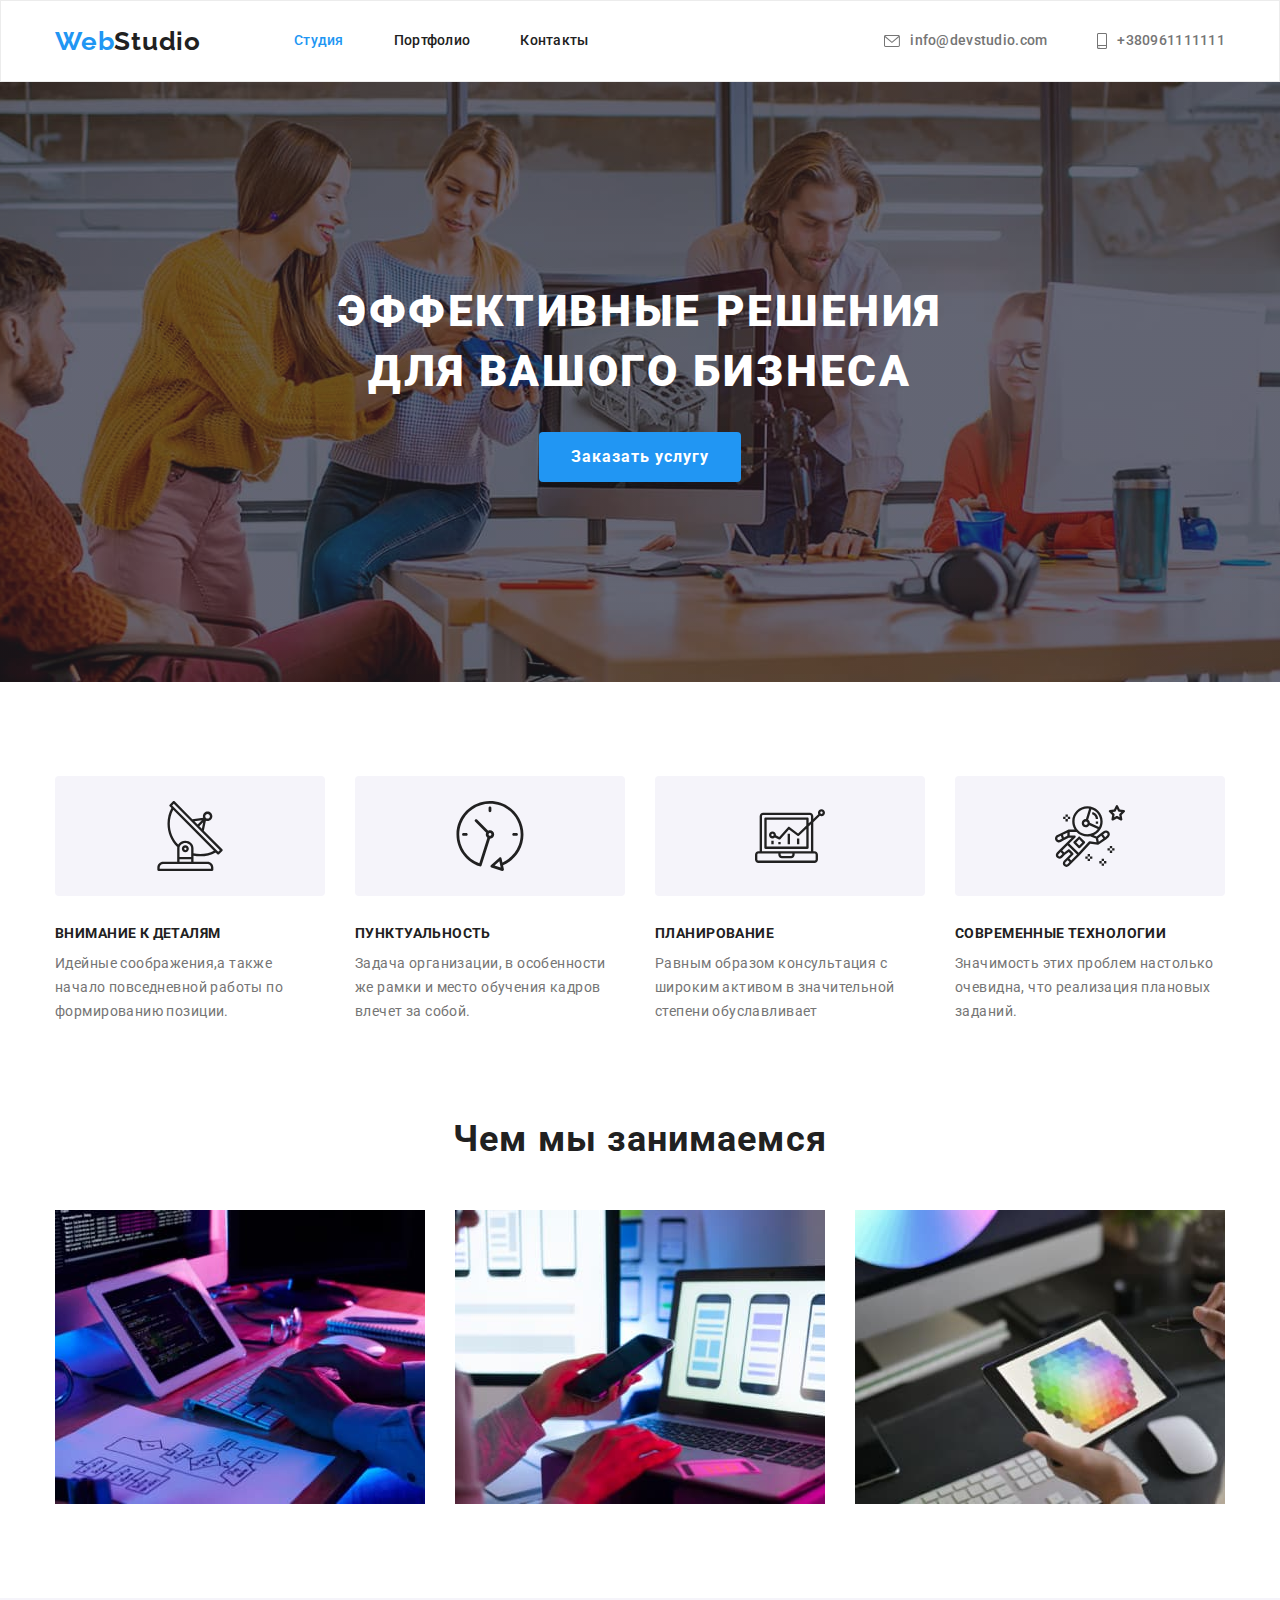
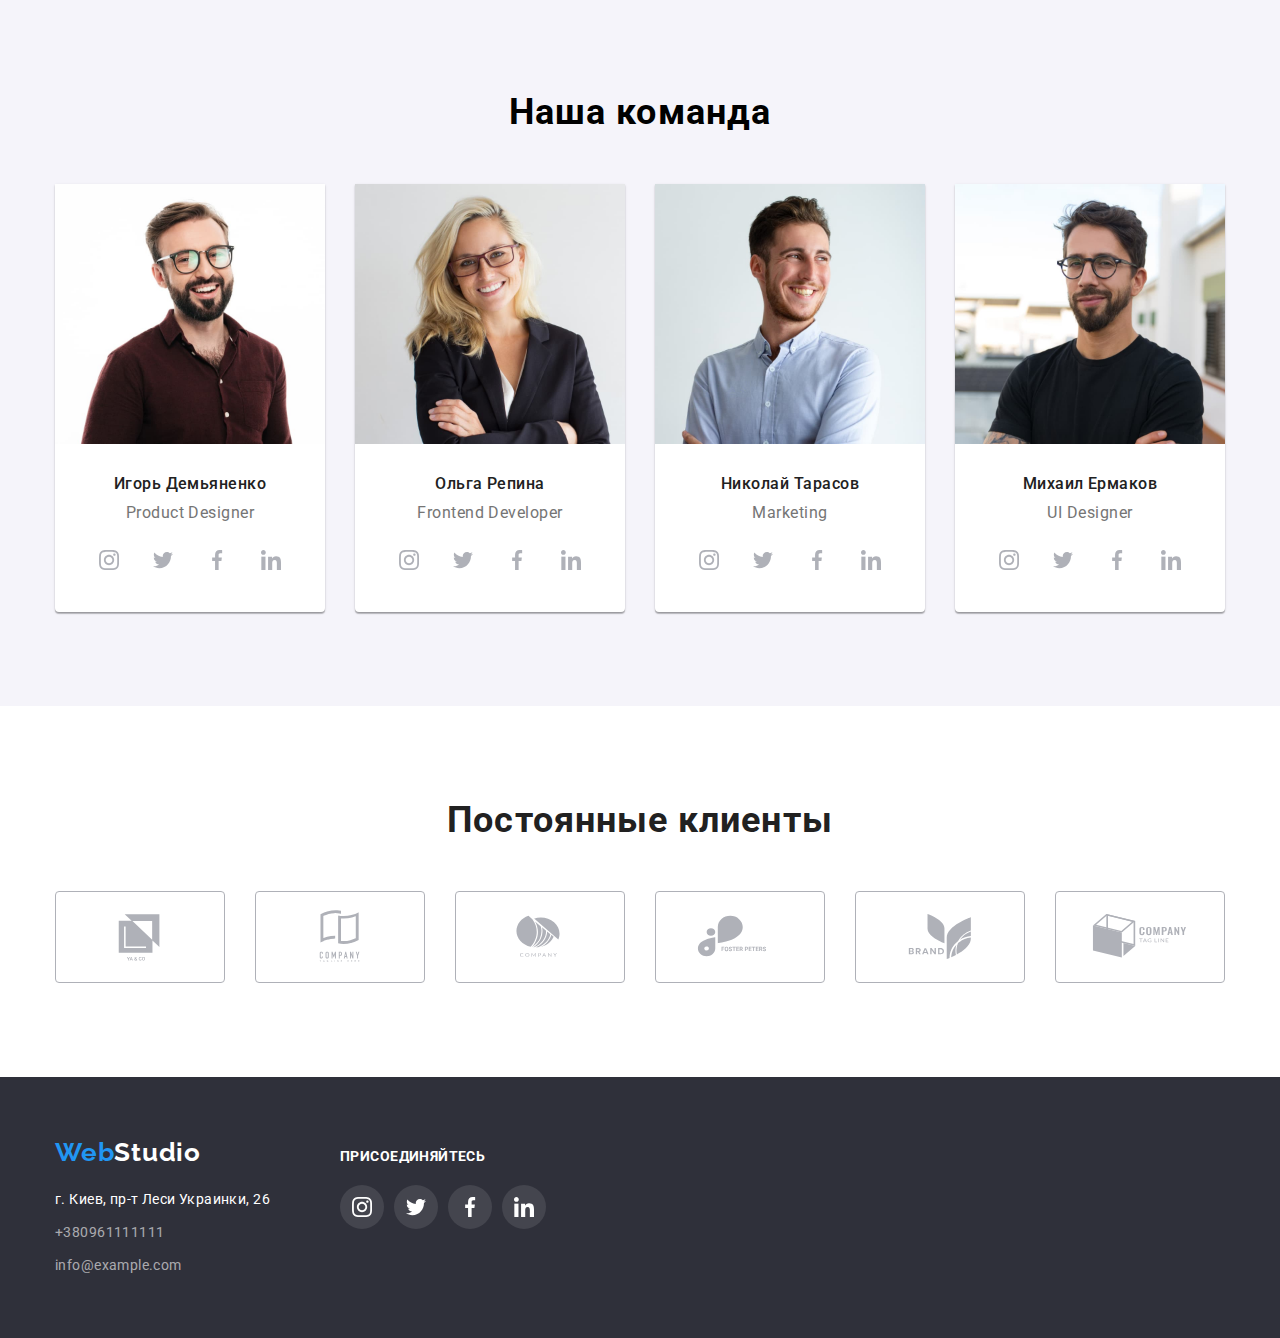
==== index.html @ 1dc43b43 "1" ====
<!DOCTYPE html>
<html lang="ru">
<head>
    <meta charset="UTF-8">
    <meta http-equiv="X-UA-Compatible" content="IE=edge">
    <meta name="viewport" content="width=device-width, initial-scale=1.0">
    <title>Document</title>
    <link rel="preconnect" href="https://fonts.googleapis.com">
    <link rel="preconnect" href="https://fonts.gstatic.com" crossorigin>
    <link href="https://fonts.googleapis.com/css2?family=Raleway:wght@700&family=Roboto:wght@400;500;700;900&display=swap" rel="stylesheet">
    <link
      rel="stylesheet"
      href="https://cdnjs.cloudflare.com/ajax/libs/modern-normalize/1.1.0/modern-normalize.min.css"
    />
    <link rel="stylesheet" href="./css/styles.css">
</head>
<body>
    <header class="header">
        <div class="container header-container">
       <a href="" class="link logo-header">Web<span class="logo-dark">Studio</span></a>
        <nav class="header-nav">
        <ul class="list header-list">
            <li class="header-item"><a class="current link header-link" href="./index.html">Студия</a></li>
            <li class="header-item"><a class="link header-link" href="./portfolio.html">Портфолио</a></li>
            <li class="header-item"><a class="link header-link" href="">Контакты</a></li>
        </ul>
    </nav>
    <ul class="list header-contact">  
        <li class=" header-item">
            <a class="link header-mail" href="mailto:info@devstudio.com">
                <svg 
                    class="header-image-icon" 
                    width="16" 
                    height="12"
                >
                    <use 
                        href="./image/icons.svg#icon-envelope">
                    </use>
                </svg>
            info@devstudio.com</a>
        </li>     
        <li class="header-item">
            <a class="link header-tel" href="tel:+380961111111">
                <svg 
                    class="header-image-icon" 
                    width="10" 
                    height="16"
                >
                    <use 
                        href="./image/icons.svg#icon-smartphone">
                    </use>
                </svg>
            +380961111111</a>
        </li>
    </ul>
        </div>
    </header>
    <main>
        <section class="hero">
            <div class="container">
            <h1 class="hero-title">Эффективные решения для вашого бизнеса</h1>
            <button type="button" class="hero-btn">Заказать услугу</button>
            </div>
        </section>
        <section class="section">
            <div class="container">
            <h2 class="visually-hidden">Заголовок</h2>
            <ul class="list section-list">
                <li class="section-item">
                    <div class="section-img"> 
                             <svg 
                                class="section-image-icon" 
                                width="70" 
                                height="70"
                            >
                                <use 
                                    href="./image/icons.svg#icon-antenna">
                                </use>
                            </svg>
                    </div>
                    <div class="section-inform">
                        <h3 class="section-pretitle">ВНИМАНИЕ К ДЕТАЛЯМ</h3>
                        <p class="section-text">Идейные соображения,а также начало повседневной работы по формированию позиции.</p>
                    </div>
                </li> 
                <li class="section-item"> 
                        <div class="section-img"> 
                            <svg 
                                class="section-image-icon" 
                                width="70" 
                                height="70"
                            >
                                <use 
                                    href="./image/icons.svg#icon-clock">
                                </use>
                            </svg>
                    </div>
                    <div class="section-inform">
                        <h3 class="section-pretitle">ПУНКТУАЛЬНОСТЬ</h3>
                        <p class="section-text">Задача организации, в особенности же рамки и место обучения кадров влечет за собой.</p>
                    </div>
                </li>
                <li class="section-item">
                        <div class="section-img"> 
                            <svg 
                                class="section-image-icon" 
                                width="70" 
                                height="70"
                            >
                                <use 
                                    href="./image/icons.svg#icon-diagram">
                                </use>
                            </svg>
                    </div>
                    <div class="section-inform">
                        <h3 class="section-pretitle">ПЛАНИРОВАНИЕ</h3>
                        <p class="section-text">Равным образом консультация с широким активом в значительной степени обуславливает</p>
                    </div>
                </li>
                <li class="section-item">
                    <div class="section-img"> 
                            <svg 
                               class="section-image-icon" 
                               width="70" 
                               height="70"
                           >
                               <use 
                                   href="./image/icons.svg#icon-astronaut">
                               </use>
                           </svg>
                    </div>
                    <div class="section-inform">
                        <h3 class="section-pretitle">СОВРЕМЕННЫЕ ТЕХНОЛОГИИ</h3>
                        <p class="section-text">Значимость этих проблем настолько очевидна, что реализация плановых заданий.</p>
                </div>
                </li>
           </ul>
           </div>
        </section>
        <section class="work">
            <div class="container">
            <h2 class="work-title">Чем мы занимаемся</h2>
             <ul class="list work-list">
                <li class="work-item">
                    <img 
                    src="./image/img1.jpg"
                    alt="работа на планшете"
                    width="370"
                    height="294"
                    />
    
                </li>
                <li class="work-item">
                    <img 
                    src="./image/img2.jpg"
                    alt="работа за ноутом"
                    width="370"
                    height="294"
                    />
                </li>
                <li class="work-item">
                    <img 
                    src="./image/img3.jpg"
                    alt="работа на планшете2"
                    width="370"
                    height="294"
                    />
                </li>
            </ul>
        </div>
        </section>
        <section class="content">
            <div class="container">
            <h2 class="content-title">Наша команда</h2>
            <ul class="list content-list">
                <li class="content-item">
                    <img 
                    src="./image/img4.jpg"
                    alt="Игорь Демьяненко"
                    width="270"
                    height="260"
                    />
                <div class="content-text">
                    <h3 class="content-after-title">Игорь Демьяненко</h3>
                    <p class="content-headline" lang="en">Product Designer</p>
                    <ul class="content-team-list list">
                        <li class="content-team-item">
                            <a href="" class="content-team-link">
                                 <svg 
                                    class="content-team-icon" 
                                    width="20" 
                                    height="20"
                                >
                                    <use 
                                        href="./image/icons.svg#icon-instagram">
                                    </use>
                                </svg>
                            </a>
                        </li>
                        <li class="content-team-item">
                            <a href="" class="content-team-link">
                                <svg 
                                    class="content-team-icon" 
                                    width="20" 
                                    height="20"
                                >
                                    <use 
                                        href="./image/icons.svg#icon-twitter">
                                    </use>
                                </svg>
                            </a>
                        </li>
                        <li class="content-team-item">
                            <a href="" class="content-team-link">
                                <svg 
                                    class="content-team-icon" 
                                    width="20" 
                                    height="20"
                                >
                                    <use 
                                        href="./image/icons.svg#icon-facebook">
                                    </use>
                                </svg>
                            </a>
                        </li>
                        <li class="content-team-item">
                            <a href="" class="content-team-link">
                                <svg 
                                    class="content-team-icon" 
                                    width="20" 
                                    height="20"
                                >
                                    <use
                                        href="./image/icons.svg#icon-linkedin">
                                    </use>
                                </svg>
                            </a>
                        </li>
                    </ul>
                </div>  
                </li>
                <li class="content-item">
                    <img 
                    src="./image/img5.jpg"
                    alt="Ольга Репина"
                    width="270"
                    height="260"
                    />
                <div class="content-text">
                    <h3 class="content-after-title">Ольга Репина</h3>
                    <p class="content-headline" lang="en">Frontend Developer</p>
                    <ul class="content-team-list list">
                        <li class="content-team-item">
                            <a href="" class="content-team-link">
                                 <svg 
                                    class="content-team-icon" 
                                    width="20" 
                                    height="20"
                                >
                                    <use 
                                        href="./image/icons.svg#icon-instagram">
                                    </use>
                                </svg>
                            </a>
                        </li>
                        <li class="content-team-item">
                            <a href="" class="content-team-link">
                                <svg 
                                    class="content-team-icon" 
                                    width="20" 
                                    height="20"
                                >
                                    <use 
                                        href="./image/icons.svg#icon-twitter">
                                    </use>
                                </svg>
                            </a>
                        </li>
                        <li class="content-team-item">
                            <a href="" class="content-team-link">
                                <svg 
                                    class="content-team-icon" 
                                    width="20" 
                                    height="20"
                                >
                                    <use 
                                        href="./image/icons.svg#icon-facebook">
                                    </use>
                                </svg>
                            </a>
                        </li>
                        <li class="content-team-item">
                            <a href="" class="content-team-link">
                                <svg 
                                    class="content-team-icon" 
                                    width="20" 
                                    height="20"
                                >
                                    <use
                                        href="./image/icons.svg#icon-linkedin">
                                    </use>
                                </svg>
                            </a>
                        </li>
                    </ul>
                </div>
                </li>
                <li class="content-item">
                    <img 
                    src="./image/img6.jpg"
                    alt="Николай Тарасов"
                    width="270"
                    height="260"
                    />
                <div class="content-text">
                    <h3 class="content-after-title">Николай Тарасов</h3>
                    <p class="content-headline" lang="en">Marketing</p>
                    <ul class="content-team-list list">
                        <li class="content-team-item">
                            <a href="" class="content-team-link">
                                 <svg 
                                    class="content-team-icon" 
                                    width="20" 
                                    height="20"
                                >
                                    <use 
                                        href="./image/icons.svg#icon-instagram">
                                    </use>
                                </svg>
                            </a>
                        </li>
                        <li class="content-team-item">
                            <a href="" class="content-team-link">
                                <svg 
                                    class="content-team-icon" 
                                    width="20" 
                                    height="20"
                                >
                                    <use 
                                        href="./image/icons.svg#icon-twitter">
                                    </use>
                                </svg>
                            </a>
                        </li>
                        <li class="content-team-item">
                            <a href="" class="content-team-link">
                                <svg 
                                    class="content-team-icon" 
                                    width="20" 
                                    height="20"
                                >
                                    <use 
                                        href="./image/icons.svg#icon-facebook">
                                    </use>
                                </svg>
                            </a>
                        </li>
                        <li class="content-team-item">
                            <a href="" class="content-team-link">
                                <svg 
                                    class="content-team-icon" 
                                    width="20" 
                                    height="20"
                                >
                                    <use
                                        href="./image/icons.svg#icon-linkedin">
                                    </use>
                                </svg>
                            </a>
                        </li>
                    </ul>
                </div>
                </li>
                <li class="content-item">
                    <img 
                    src="./image/img7.jpg"
                    alt="Михаил Ермаков"
                    width="270"
                    height="260"
                    />
                <div class="content-text">
                    <h3 class="content-after-title">Михаил Ермаков</h3>
                    <p class="content-headline" lang="en">UI Designer</p>
                    <ul class="content-team-list list">
                        <li class="content-team-item">
                            <a href="" class="content-team-link">
                                 <svg 
                                    class="content-team-icon" 
                                    width="20" 
                                    height="20"
                                >
                                    <use 
                                        href="./image/icons.svg#icon-instagram">
                                    </use>
                                </svg>
                            </a>
                        </li>
                        <li class="content-team-item">
                            <a href="" class="content-team-link">
                                <svg 
                                    class="content-team-icon" 
                                    width="20" 
                                    height="20"
                                >
                                    <use 
                                        href="./image/icons.svg#icon-twitter">
                                    </use>
                                </svg>
                            </a>
                        </li>
                        <li class="content-team-item">
                            <a href="" class="content-team-link">
                                <svg 
                                    class="content-team-icon" 
                                    width="20" 
                                    height="20"
                                >
                                    <use 
                                        href="./image/icons.svg#icon-facebook">
                                    </use>
                                </svg>
                            </a>
                        </li>
                        <li class="content-team-item">
                            <a href="" class="content-team-link">
                                <svg 
                                    class="content-team-icon" 
                                    width="20" 
                                    height="20"
                                >
                                    <use
                                        href="./image/icons.svg#icon-linkedin">
                                    </use>
                                </svg>
                            </a>
                        </li>
                    </ul>
                </div>
                </li>
            </ul>
            </div>
        </section>
        <section class="client">
            <div class="container">
                <h2 class="client-title">Постоянные клиенты</h2>
                    <ul class="client-list list">
                        <li class="client-item">
                            <a href="" class="client-link">
                                <svg 
                                    class="client-icon" 
                                    width="106" 
                                    height="60"
                                >
                                    <use 
                                        href="./image/icons.svg#icon-YACO">
                                    </use>
                                </svg>
                            </a>
                        </li>
                        <li class="client-item">
                            <a href="" class="client-link">
                                <svg 
                                    class="client-icon" 
                                    width="106" 
                                    height="60"
                                >
                                    <use 
                                        href="./image/icons.svg#icon-TAGLANE">
                                    </use>
                                </svg>
                            </a>
                        </li>
                        <li class="client-item">
                            <a href="" class="client-link">
                                <svg 
                                    class="client-icon" 
                                    width="106" 
                                    height="60"
                                >
                                    <use 
                                        href="./image/icons.svg#icon-COMPANY">
                                    </use>
                                </svg>
                            </a>
                        </li>
                        <li class="client-item">
                            <a href="" class="client-link">
                                <svg 
                                    class="client-icon" 
                                    width="106" 
                                    height="60"
                                >
                                    <use 
                                        href="./image/icons.svg#icon-FOSTER">
                                    </use>
                                </svg>
                            </a>
                        </li>
                        <li class="client-item">
                            <a href="" class="client-link">
                                <svg 
                                    class="client-icon" 
                                    width="106" 
                                    height="60"
                                >
                                    <use 
                                        href="./image/icons.svg#icon-BRAND">
                                    </use>
                                </svg>
                            </a>
                        </li>
                        <li class="client-item">
                            <a href="" class="client-link">
                                <svg 
                                    class="client-icon" 
                                    width="106" 
                                    height="60"
                                >
                                    <use 
                                        href="./image/icons.svg#icon-TAG">
                                    </use>
                                </svg>
                            </a>
                        </li>
                    </ul>
                </div>
            </section>
    </main>
    <footer class="footer">
        <div class="container footer-container" >
            <div class="footer-address">
            <a href="" class="link logo-footer">Web<span class="logo-white">Studio</span></a>
            <address>
                <ul class="list footer-list">
                    <li class="footer-item"><a class="link footer-location" href="https://goo.gl/maps/i7HhmgkpNzpsG96B9" target="_blank" rel="noopener noreferrer">г. Киев, пр-т Леси Украинки, 26</a></li>
                    <li class="footer-item"><a class="link footer-tel" href="tel:+380961111111">+380961111111</a></li>
                    <li class="footer-item"><a class="link footer-link" href="mailto:info@example.com">info@example.com</a></li>
                </ul>
            </address>
            </div>
         <div class="footer-socialnetwork">
            <h3 class="footer-title">присоединяйтесь</h3>
                <ul class="footer-network-list list">
                <li class="footer-network-item">
                <a href="" class="footer-network-link">
                     <svg 
                        class="footer-network-icon" 
                        width="20" 
                        height="20"
                    >
                        <use 
                            href="./image/icons.svg#icon-instagram">
                        </use>
                    </svg>
                </a>
            </li>
            <li class="footer-network-item">
                <a href="" class="footer-network-link">
                     <svg 
                        class="footer-network-icon" 
                        width="20" 
                        height="20"
                    >
                        <use 
                            href="./image/icons.svg#icon-twitter">
                        </use>
                    </svg>
                </a>
            </li>
            <li class="footer-network-item">
                <a href="" class="footer-network-link">
                     <svg 
                        class="footer-network-icon" 
                        width="20" 
                        height="20"
                    >
                        <use 
                            href="./image/icons.svg#icon-facebook">
                        </use>
                    </svg>
                </a>
            </li>
            <li class="footer-network-item">
                <a href="" class="footer-network-link">
                     <svg 
                        class="content-team-icon" 
                        width="20" 
                        height="20"
                    >
                        <use 
                            href="./image/icons.svg#icon-linkedin">
                        </use>
                    </svg>
                </a>
            </li>
            </ul>
        </div>
        </div>
    </footer>
</body>
</html>
---- css/styles.css ----
:root{
  --main-color: #212121;
  --color-title: #FFFFFF;
  --text-color: #757575;
  --color-hover: #2196F3;
  --background-header: #FFFFFF;
  --background-hero: #2F303A;
  --background-section: #E5E5E5;
  --background-content:#F5F4FA;
  --footer-color-logo: #FFFFFF;
  --header-boder-color: #ECECEC;
  --border-color:  #EEEEEE;
  --background-icon: #AFB1B8;
  --footer-icon: rgba(255, 255, 255, 0.1);
}
  


body {
  font-family: Roboto, sans-serif;  
}

h1,
h2,
h3,
p,
ul {
  margin: 0;
  padding: 0;
}


.list {
  list-style: none;
}

.link {
  text-decoration: none;
}

.visually-hidden {
  position: absolute;
  width: 1px;
  height: 1px;
  margin: -1px;
  border: 0;
  padding: 0;

  white-space: nowrap;
  clip-path: inset(100%);
  clip: rect(0 0 0 0);
  overflow: hidden;
}


.container{
  width: 1200px;
  padding-left: 15px;
  padding-right: 15px;
  margin: 0 auto;
}

img{
  display: block;
}

/* ---------------------------HEADER-----------------------------*/
.header {
  background-color: var(--header-background);

  border: 1px solid var(--header-boder-color);
}

.header-container {
  display: flex;
  align-items: center;
}
.header-list{
  display: flex;
}

.header-list .current {
  color: #2196F3;
}
.header-list .current {
  color: var(--color-hover);
}

.logo-header {
  display: inline-block;
  
  font-family: Raleway;
  font-weight: 700;
  font-size: 26px;
  line-height: 1.19;
  letter-spacing: 0.03em;

  color: var(--color-hover);

  margin-right: 93px;
}

.logo-dark {
  color: var(--main-color);
}


.header-item {
  
  font-weight: 500;
  font-size: 14px;
  line-height: 1.14;
  letter-spacing: 0.02em;

  color: var(--main-color);
  accent-color: green;
  padding: 32px 0;
}

.header-item:not(:last-child) {
  margin-right: 50px;
}

.header-link {
  color: var(--main-color);
}

.header-link:hover,
.header-link:focus {
  color: var(--color-hover);
}


.header-contact {
  display: flex;
  margin-left: auto;
}

.header-mail {
  font-weight: 500;
  font-size: 14px;
  line-height: 1.14;
  letter-spacing: 0.02em;

  color: var(--text-color);

  display: flex;
  align-items: center;
}

.header-image-icon {

  margin-right: 10px;
  fill: currentColor;
}

.header-tel {
  font-weight: 500;
  font-size: 14px;
  line-height: 1.14;
  letter-spacing: 0.02em;

  color: var(--text-color);

  display: flex;
  align-items: center;
}


.header-mail:hover,
.header-mail:focus {
  color: var(--color-hover);
}

.header-tel:hover,
.header-tel:focus {
  color: var(--color-hover);
}

/*------------------Hero-----------------*/

.hero {
  padding-top: 200px;
  padding-bottom: 200px;
  background-color: var(--background-hero);

  text-align: center;

  max-width:1600px;
  min-height: 600px;
  margin-left: auto;
  margin-right: auto;
  background-image: linear-gradient(
    rgba(47, 48, 58, 0.4), 
    rgba(47, 48, 58, 0.4)
  ), url(../image/ImgHERO.jpg);
  background-repeat: no-repeat;
  background-position: center;
  background-size: cover;
 
}


.hero-title {
  font-weight: 900;
  font-size: 44px;
  line-height: 1.36;
  letter-spacing: 0.06em;
  text-transform: uppercase;

  width: 696px;
 
  margin: auto;
  margin-bottom: 30px;
  
  color: var(--color-title);
}

.hero-btn {
  font-family: inherit;
  font-weight: 700;
  font-size: 16px;
  line-height: 1.87;
  text-align: center;
  letter-spacing: 0.06em;

  color: var(--color-title);
  background-color: var(--color-hover);

  cursor: pointer;
  border-radius: 4px;
  border: var(--color-hover);
  

  padding: 10px 32px;

}

.hero-btn:hover,
.hero-btn:focus {
  background-color: var(--color-hover);
}

/*---------------------section----------------*/

.section {
  padding-top: 94px;
  background-color: var(--section-background);
}

.section-list {
  display: flex;
  justify-content: space-between;
}

.section-pretitle {
  font-weight: 700;
  font-size: 14px;
  line-height: 1.14;
  letter-spacing: 0.03em;
  text-transform: uppercase;

  color: var(--main-color);

  margin-bottom: 10px;
}

.section-text {
  font-weight: 400;
  font-size: 14px;
  line-height: 1.71;
  letter-spacing: 0.03em;

  color: var(--text-color);
}

.section-item {
  width: 270px;
  justify-content: center;
}

.section-image-list {
  display: flex;
  justify-content: center;
}

.section-image-item + .section-image-item {
  margin-left: 30px;
}

.section-img {
  width: 270px;
  height: 120px;
  display: flex;
  justify-content: center;
  align-items: center;
  border-radius: 4px;
  margin-bottom: 30px;


  background-color: #F5F4FA;
  color: #212121;
}

.section-image-icon{
  fill: currentColor;
}


/*----WORK---*/
.work {
  padding-top: 94px;
  padding-bottom: 94px;
}

.work-list {
  display: flex;
}
.work-item:not(:last-child) {
  margin-right: 30px;
}

.work-title {
  font-weight: 700;
  font-size: 36px;
  line-height: 42px;
  text-align: center;
  letter-spacing: 0.03em;

  color: var(--main-color);

  margin-bottom: 50px;
}

/*------------------------Content---------------*/

.content {
  padding-top: 94px;
  padding-bottom: 94px;
  background-color: var(--background-content);
}

.content-title {
  font-weight: 700;
  font-size: 36px;
  line-height: 1.16;
  text-align: center;
  letter-spacing: 0.03em;

  color: var(--content-title);

  margin-bottom: 50px;
}

.content-list {
  display: flex;
}

.content-item {
  height: 428px;

  width: 270px;
  border-radius: 0px 0px 4px 4px;
  background-color: var(--background-header);
  box-shadow: 0px 1px 3px rgba(0, 0, 0, 0.12), 
              0px 1px 1px rgba(0, 0, 0, 0.14), 
              0px 2px 1px rgba(0, 0, 0, 0.2);
  
}

.content-item:not(:last-child) {
  margin-right: 30px;
}

.content-text {
  padding: 30px 0;
}

.content-after-title {
  font-weight: 500;
  font-size: 16px;
  line-height: 1.19;
  text-align: center;
  letter-spacing: 0.03em;
  
  color: var(--main-color);

  margin-bottom: 10px;
}

.content-headline {
  font-weight: 400;
  font-size: 16px;
  line-height: 1.19;
  text-align: center;
  letter-spacing: 0.03em;
  color: var(--text-color);

  margin-bottom: 16px;
}

.content-team-list {
  display: flex;
  justify-content: center;
}

.content-team-item + .content-team-item {
  margin-left: 10px;
}

.content-team-link {
  width: 44px;
  height: 44px;
  display: flex;
  justify-content: center;
  align-items: center;
  border-radius: 50%;

  background-color: var(--background-header);
  color: var(--background-icon);
}

.content-team-icon{
  fill: currentColor;
}

.content-team-link:hover,
.content-team-link:focus {
  background-color: var(--color-hover);
  color: var(--color-title);
}

.content-team-link:hover .content-team-icon,
.content-team-link:focus .content-team-icon {
  fill: var(--color-title);
}

/*-----------CLIENT--------------*/
.client {
  padding-top: 94px;
  padding-bottom: 94px;
}

.client-title {
  font-weight: 700;
  font-size: 36px;
  line-height: 1.16;
  text-align: center;
  letter-spacing: 0.03em;

  color: var(--main-color);

  margin-bottom: 50px;

}

.client-list {
  display: flex;
  justify-content: center;

}

.client-link {
  width: 170px;
  height: 92px;
  display: flex;
  justify-content: center;
  align-items: center;
  border-radius: 4px;
  border: 1px solid var(--background-icon);

  background-color: var(--background-header);
  color: var(--background-icon);
}

.client-item + .client-item {
  margin-left: 30px;
}

.client-icon {
 fill: currentColor;
}

.client-link:hover,
.client-link:focus {
  border: 1px solid var(--color-hover)
}

.client-link:hover .client-icon,
.client-link:focus .client-icon {
  fill: var(--color-hover);
}
/*------------Footer--------------*/

.footer {
  padding-top: 60px;
  padding-bottom: 60px;
  background-color: var(--background-hero);
}

.footer-container {
  display: flex;
  align-items: baseline;

}

.footer-address {
  margin-right: 70px;
}
.logo-white {
  color:var(--footer-color-logo);
}

.logo-footer {
  display: inline-block;
  
  font-family: Raleway;
  font-weight: 700;
  font-size: 26px;
  line-height: 1.19;
  letter-spacing: 0.03em;

  color: var(--color-hover);
  
  margin-bottom: 20px;
}

.footer-item:not(:last-child) {
  padding-bottom: 9px;
}


.footer-location {
  font-family: Roboto;
  font-style: normal;
  font-weight: 400;
  font-size: 14px;
  line-height: 1.71;
  letter-spacing: 0.03em;

  color: var(--color-title);

  margin-bottom: 9px;

}

.footer-tel,
.footer-link {
  font-weight: 400;
  font-style: normal;
  font-size: 14px;
  line-height: 1.71;
  letter-spacing: 0.03em;
  color: rgba(255, 255, 255, 0.6);
}

.footer-tel {
  margin-bottom: 9px;
}

.footer-title {
  font-weight: bold;
  font-size: 14px;
  line-height: 1.14;
  letter-spacing: 0.03em;
  text-transform: uppercase;
  

  color: #FFFFFF;

  margin-bottom: 20px;
}

.footer-network-list {
  display: flex;

}

.footer-network-link {
  width: 44px;
  height: 44px;
  display: flex;
  justify-content: center;
  align-items: center;
  border-radius: 50%;

  background-color: var(--footer-icon);
  color: var(--color-title);
}

.footer-network-item:not(:last-child) {
  margin-right: 10px;
}

.footer-network-icon {
  fill: currentColor;
}

.footer-network-link:hover,
.footer-network-link:focus {
  background-color: var(--color-hover);
}


/*--------------------Navigation----------------*/
.navigation {
  padding-top: 94px;
  padding-bottom: 94px;
}

.navigation-list {
  display: flex;
  justify-content: center;
  margin-bottom: 50px;
}

.btn-item:not(:last-child) {
  margin-right: 8px;
}

.navigation-btn {
  font-weight: 500;
  font-size: 16px;
  line-height: 1.62;
  text-align: center;
  letter-spacing: 0.03em; 

  color: var(--main-color);
  background-color: var(--background-content);
  border-radius: 4px;
  border: var(--border-color);

  cursor: pointer;

  padding: 6px 22px;
}

.navigation-btn:not(:last-child) {
  margin-right: 8px;
}


.navigation-btn:hover,
.navigation-btn:focus {
  background-color: var(--color-hover);
  color: var(--footer-color-logo);
  box-shadow: 0px 3px 1px rgba(0, 0, 0, 0.1), 
              0px 1px 2px rgba(0, 0, 0, 0.08), 
              0px 2px 2px rgba(0, 0, 0, 0.12);
}

.nav-list {
  display: flex;
  flex-wrap: wrap;
}

.navigation-item {
  width: 370px;
  margin-right: 30px;
  margin-bottom: 30px;


}

.navigation-item:nth-child(3n) {
  margin-right: 0;
}

.navigation-item:nth-last-child(-n + 3) {
  margin-bottom: 0;
}

.navigation-item:hover,
.navigation-item:focus {
  box-shadow: 0px 1px 1px rgba(0, 0, 0, 0.12), 
              0px 4px 4px rgba(0, 0, 0, 0.06), 
              1px 4px 6px rgba(0, 0, 0, 0.16);

}

.nav-text {
  padding: 20px 24px;

  border: 1px solid var(--border-color);
}

.navigation-title {
  font-weight: 700;
  font-size: 18px;
  line-height: 2.00; 
  letter-spacing: 0.06em;

  color: var(--main-color);

  margin-bottom: 4px;
}

.navigation-text {
  font-weight: 400;
  font-size: 16px;
  line-height: 1.87;
  letter-spacing: 0.03em;

  color: var(--text-color);
}
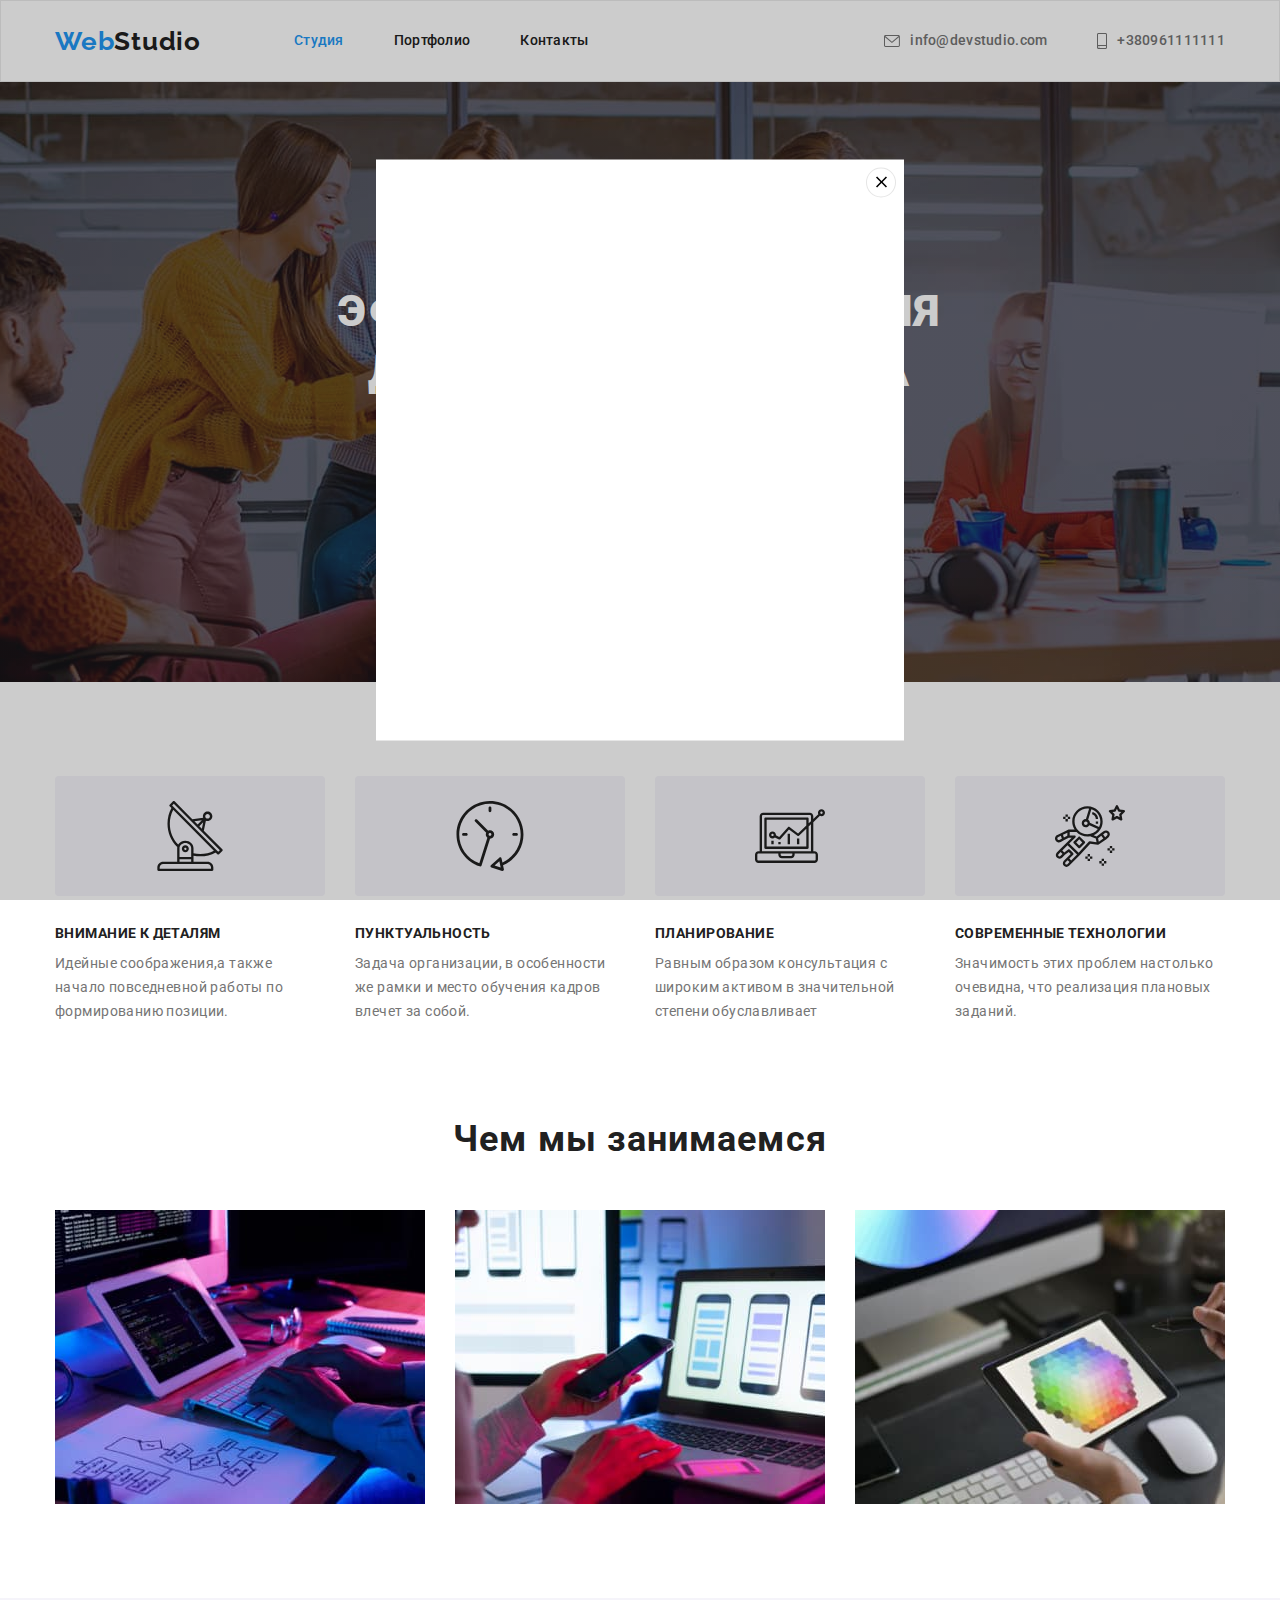
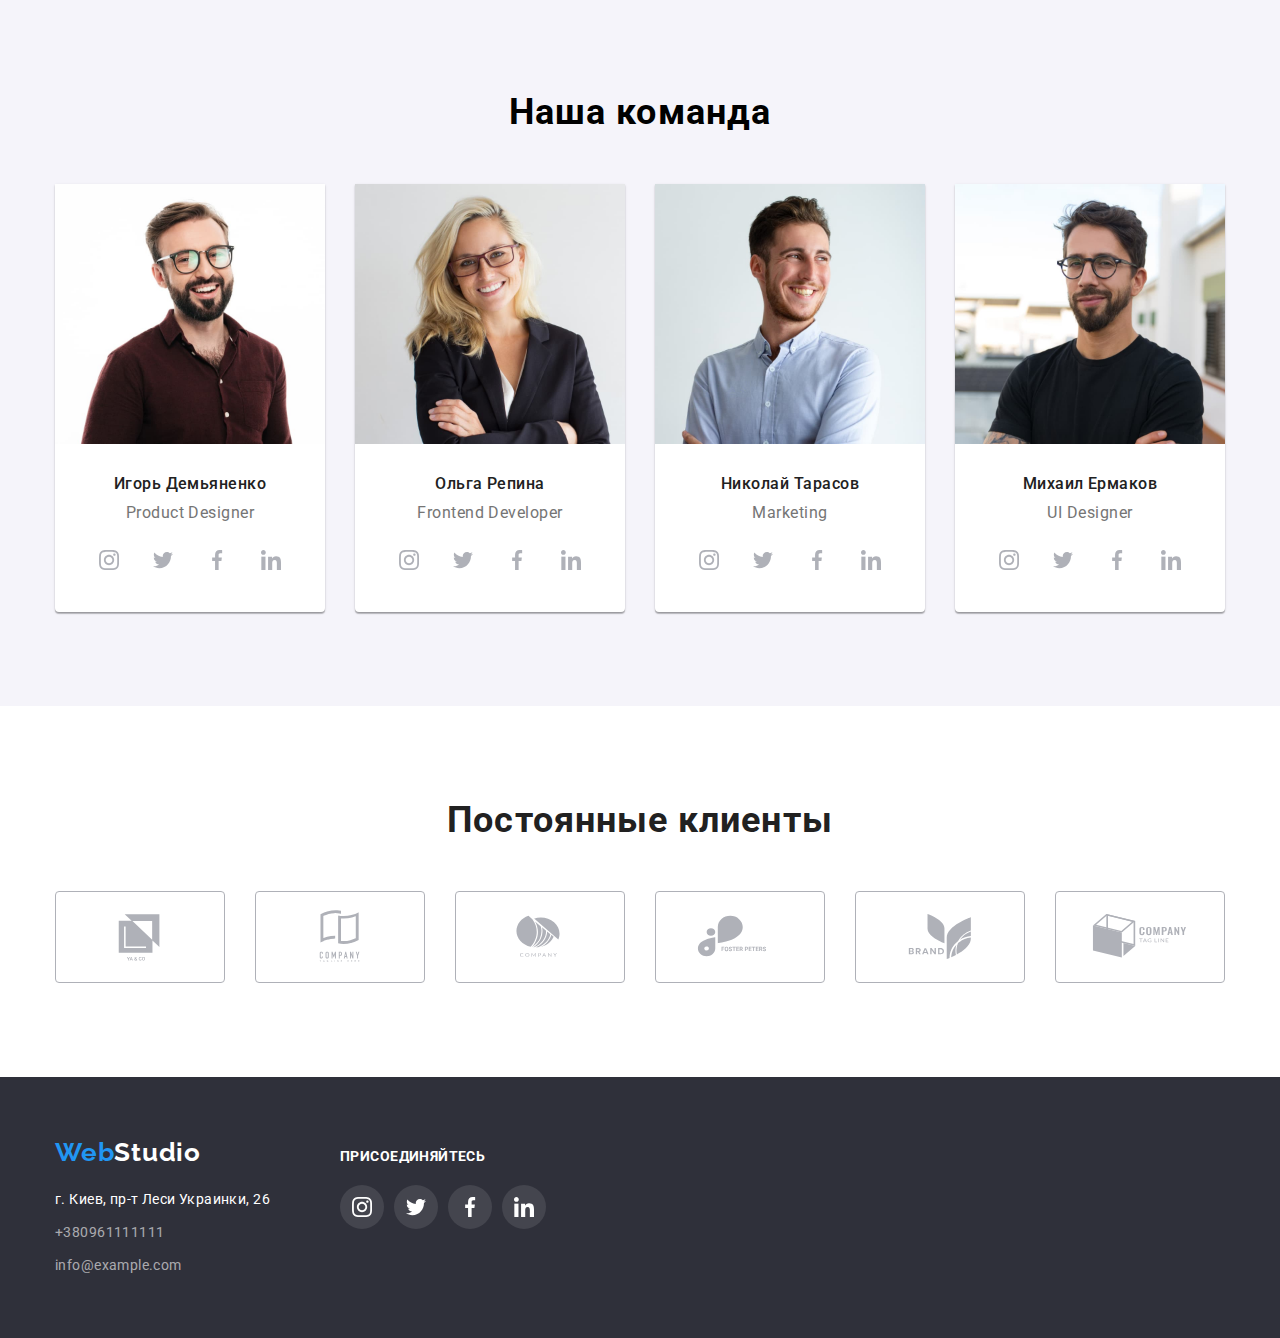
==== commit e741c2aa: "5" ====
--- a/index.html
+++ b/index.html
@@ -59,7 +59,7 @@
         <section class="hero">
             <div class="container">
             <h1 class="hero-title">Эффективные решения для вашого бизнеса</h1>
-            <button type="button" class="hero-btn">Заказать услугу</button>
+            <button type="button" class="hero-btn" data-modal-open>Заказать услугу</button>
             </div>
         </section>
         <section class="section">
@@ -597,5 +597,15 @@
         </div>
         </div>
     </footer>
+    <div class="backdrop" data-modal>
+        <div class="modal">
+            <button type="button" class="modal-close-btn" data-modal-close>
+                <svg class="modal-icon-close" width="18" height="18">
+                    <use href="./image/icons.svg#close-icon"></use>
+                </svg>
+            </button>
+        </div>
+    </div>
+    <script src="./js/modal.js"></script>
 </body>
 </html>--- a/css/styles.css
+++ b/css/styles.css
@@ -655,11 +655,16 @@
 }
 
 .navigation-item {
+  text-align: center;
   width: 370px;
   margin-right: 30px;
   margin-bottom: 30px;
 
 
+}
+
+.navigation-link {
+  display: block;
 }
 
 .navigation-item:nth-child(3n) {
@@ -704,9 +709,74 @@
   color: var(--text-color);
 }
 
-
-
-
-
-
-
+.navigation-link-img {
+  position: relative;
+  overflow: hidden;
+}
+
+.overlay{
+position: absolute;
+font-family: 'Roboto';
+font-weight: 400;
+font-size: 18px;
+line-height: 1.56;
+letter-spacing: 0.03em;
+text-align: left;
+background-color: rgba(33, 150, 243, 0.9);
+color: var(--color-title);
+padding: 63px 24px; 
+top: 0;
+left: 0;
+width: 100%;
+height: 100%;
+transform: translateY(100%);
+transition: transform 250ms cubic-bezier(0.4, 0, 0.2, 1);
+}
+
+.navigation-link:hover .overlay,
+.navigation-link:focus .overlay {
+  transform: translateY(0%)
+}
+
+.backdrop{
+  position: fixed;
+  top: 0;
+  left: 0;
+  width: 100vw;
+  height: 100vh;
+  background-color: rgba(0, 0, 0, 0.2);
+}
+
+.modal {
+  position: absolute;
+  top: 50%;
+  left: 50%;
+  transform: translate(-50%, -50%);
+  width: 528px;
+  height: 581px;
+  background-color: #FFFFFF;
+}
+
+.modal-close-btn {
+  position: absolute;
+  display: flex;
+  justify-content: center;
+  align-items: center;
+  top: 8px;
+  right: 8px;
+  width: 30px;
+  height: 30px;
+  border-radius: 50%;
+  background: #FFFFFF;
+  border: 1px solid rgba(0, 0, 0, 0.1);
+  box-sizing: border-box;
+  padding: 0;
+
+}
+
+
+
+
+
+
+
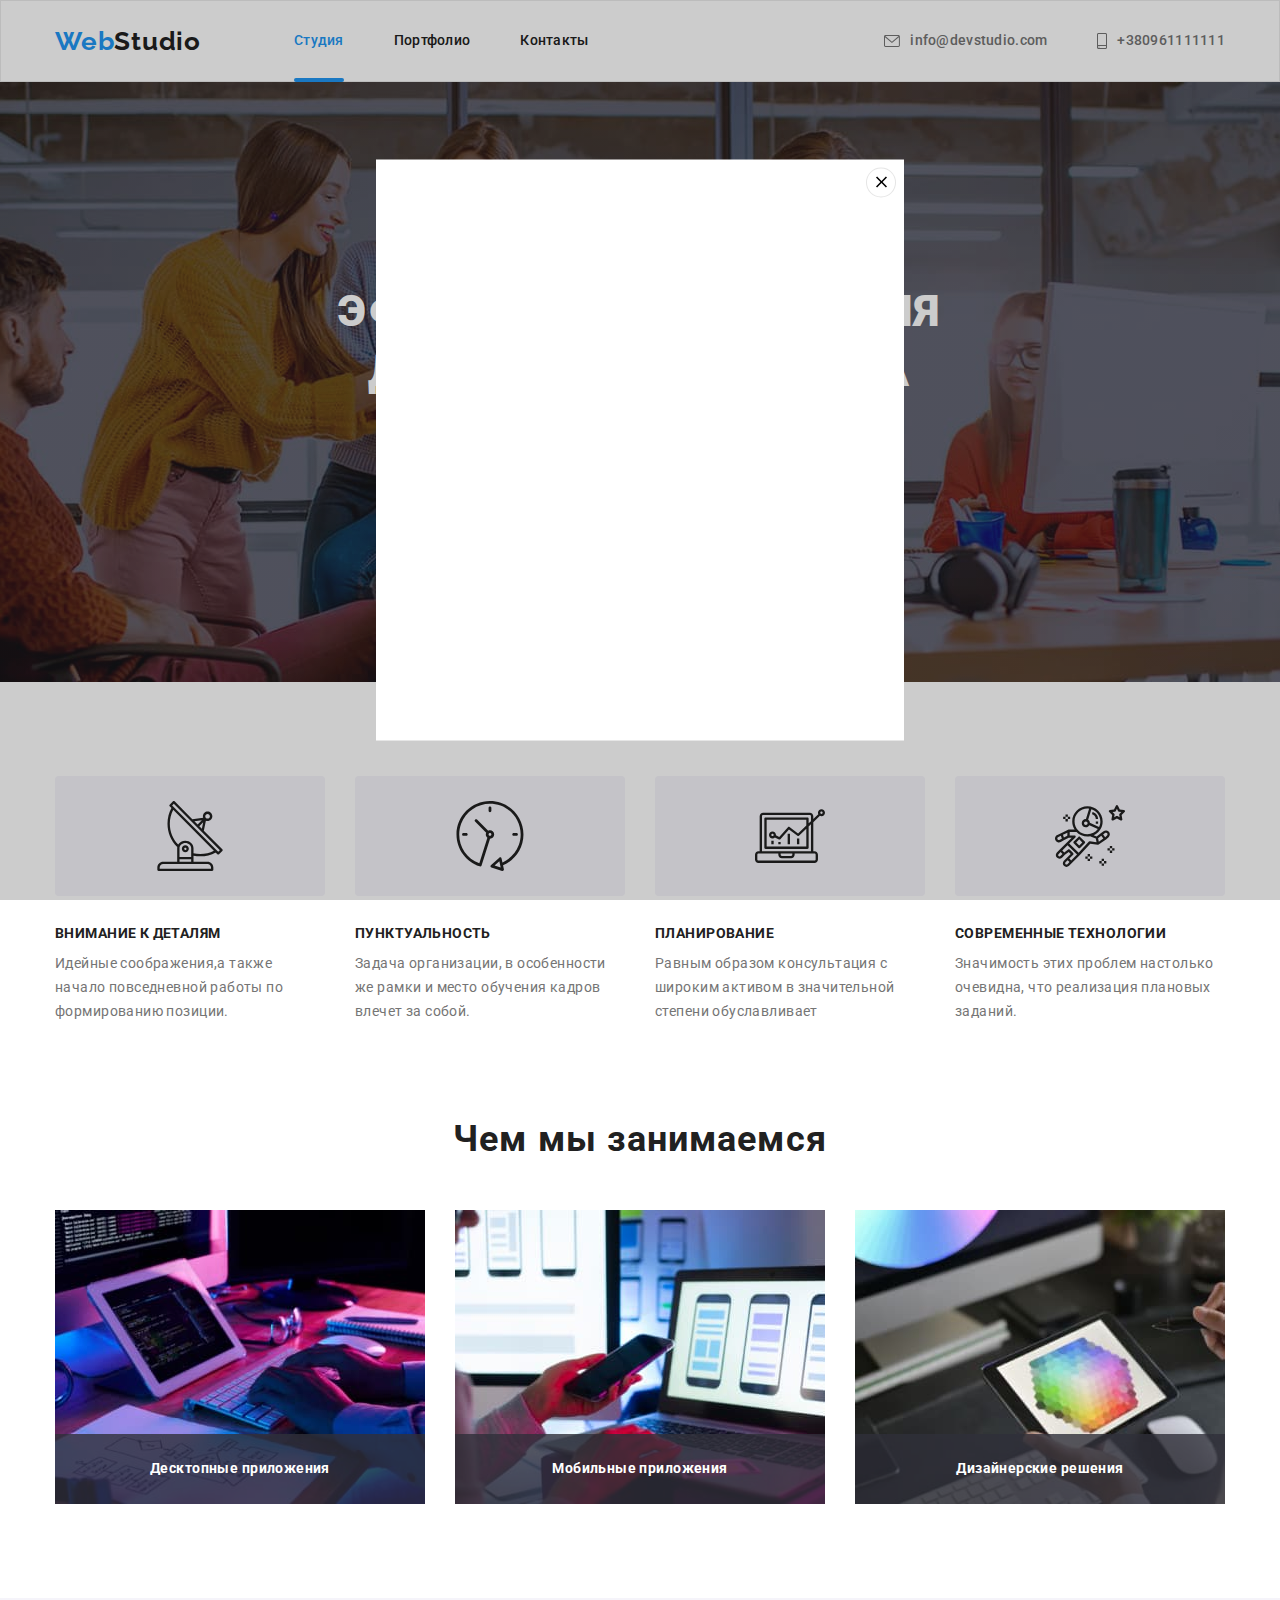
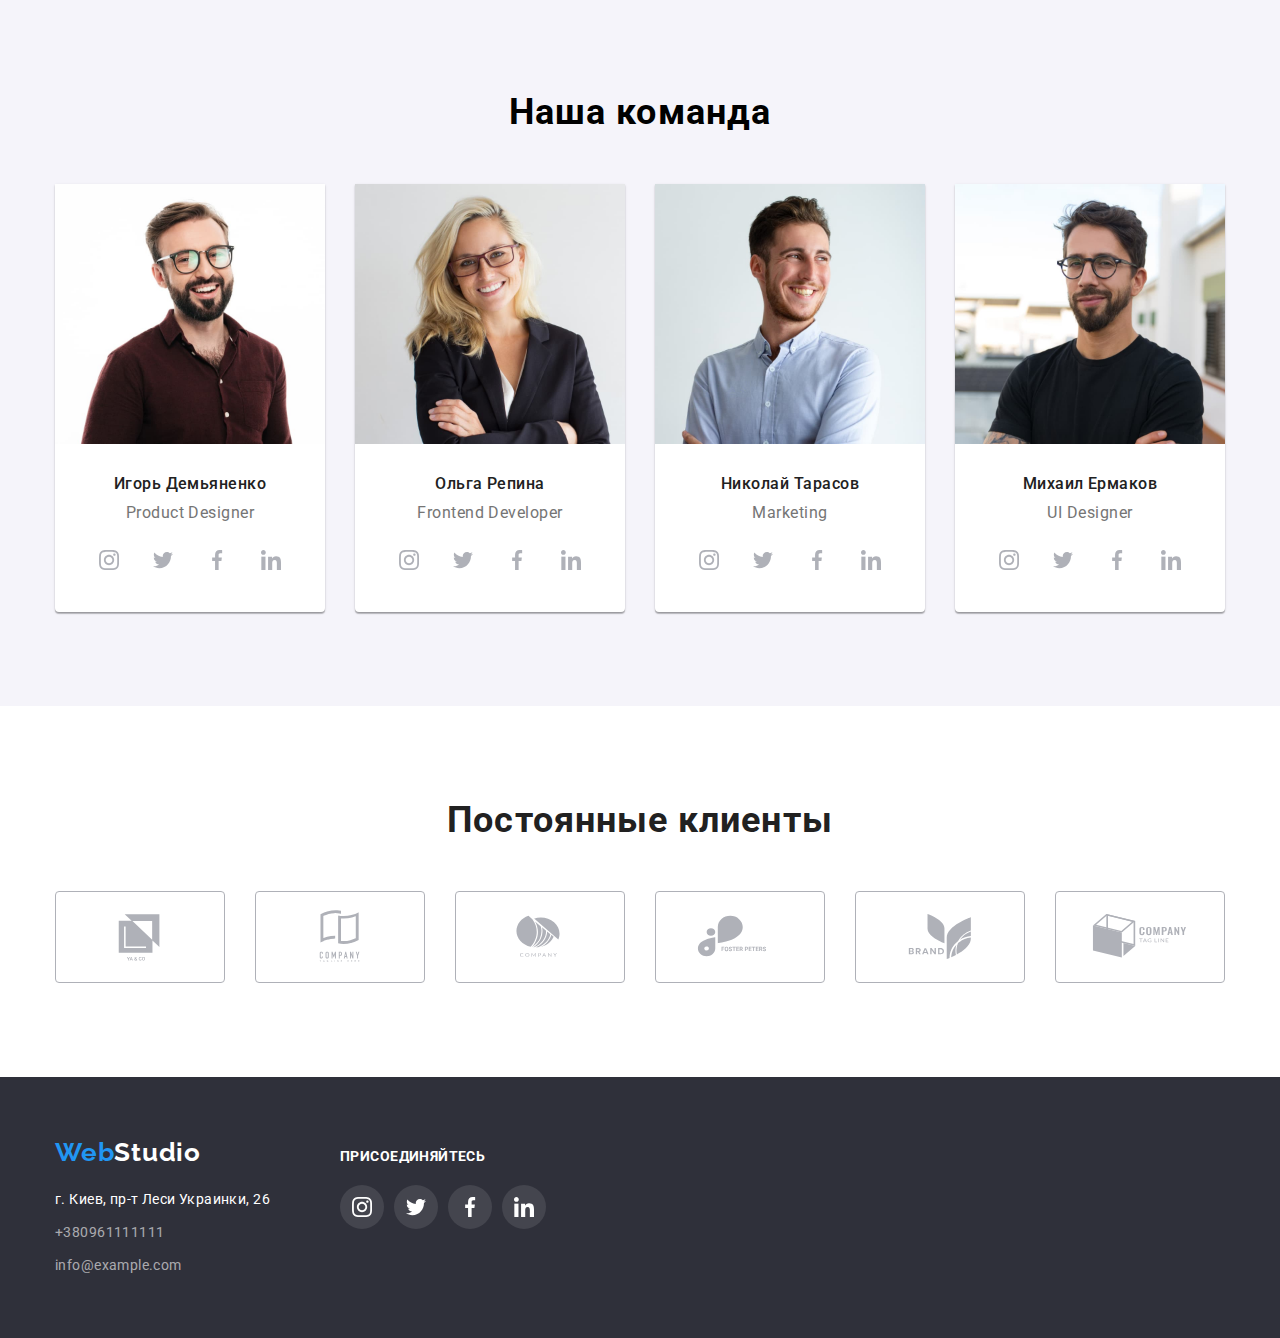
==== commit e71ad34e: "02.04" ====
--- a/index.html
+++ b/index.html
@@ -141,30 +141,40 @@
             <div class="container">
             <h2 class="work-title">Чем мы занимаемся</h2>
              <ul class="list work-list">
+                
                 <li class="work-item">
+                    <div class="work-item-img">
                     <img 
                     src="./image/img1.jpg"
                     alt="работа на планшете"
                     width="370"
                     height="294"
                     />
+                    <p class="work-item-text">Десктопные приложения</p>
+                    </div>
     
                 </li>
                 <li class="work-item">
+                    <div class="work-item-img">
                     <img 
                     src="./image/img2.jpg"
                     alt="работа за ноутом"
                     width="370"
                     height="294"
                     />
+                    <p class="work-item-text">Мобильные приложения</p>
+                </div>
                 </li>
                 <li class="work-item">
+                    <div class="work-item-img">
                     <img 
                     src="./image/img3.jpg"
                     alt="работа на планшете2"
                     width="370"
                     height="294"
                     />
+                    <p class="work-item-text">Дизайнерские решения</p>
+                </div>
                 </li>
             </ul>
         </div>
@@ -606,6 +616,7 @@
             </button>
         </div>
     </div>
+   
     <script src="./js/modal.js"></script>
 </body>
 </html>--- a/css/styles.css
+++ b/css/styles.css
@@ -77,6 +77,7 @@
 }
 .header-list{
   display: flex;
+  text-align: center;
 }
 
 .header-list .current {
@@ -122,7 +123,10 @@
 }
 
 .header-link {
+  position: relative;
+  display: inline-block;
   color: var(--main-color);
+  transition: color 250ms cubic-bezier(0.4, 0, 0.2, 1);
 }
 
 .header-link:hover,
@@ -130,8 +134,20 @@
   color: var(--color-hover);
 }
 
-
-.header-contact {
+.current::after {
+  display: block;
+  position: absolute;
+  bottom: 0;
+  content: '';
+  width: 100%;
+  height: 4px;
+  background: #2196F3;
+  border-radius: 2px;
+  top: 45px;
+ }
+
+
+ .header-contact {
   display: flex;
   margin-left: auto;
 }
@@ -146,6 +162,7 @@
 
   display: flex;
   align-items: center;
+  transition: color 250ms cubic-bezier(0.4, 0, 0.2, 1);
 }
 
 .header-image-icon {
@@ -164,6 +181,7 @@
 
   display: flex;
   align-items: center;
+ transition: color 250ms cubic-bezier(0.4, 0, 0.2, 1);
 }
 
 
@@ -233,6 +251,7 @@
   
 
   padding: 10px 32px;
+  transition: background-color 250ms cubic-bezier(0.4, 0, 0.2, 1);
 
 }
 
@@ -331,6 +350,31 @@
 
   margin-bottom: 50px;
 }
+
+.work-item-img {
+  position: relative;
+}
+
+.work-item-text {
+  position: absolute;
+font-family: 'Roboto';
+font-weight: 700;
+font-size: 14px;
+line-height: 1.14;
+text-align: center;
+display: block;
+letter-spacing: 0.03em;
+
+background: rgba(47, 48, 58, 0.8);
+color: #FFFFFF;
+
+padding: 27px 83px;
+left: 0;
+bottom: 0;
+width: 100%;
+height: 70px;
+}
+
 
 /*------------------------Content---------------*/
 
@@ -418,6 +462,7 @@
 
   background-color: var(--background-header);
   color: var(--background-icon);
+  transition: background-color 250ms cubic-bezier(0.4, 0, 0.2, 1);
 }
 
 .content-team-icon{
@@ -471,6 +516,8 @@
 
   background-color: var(--background-header);
   color: var(--background-icon);
+  transition: fill 250ms cubic-bezier(0.4, 0, 0.2, 1), border 250ms cubic-bezier(0.4, 0, 0.2, 1);
+
 }
 
 .client-item + .client-item {
@@ -586,6 +633,7 @@
 
   background-color: var(--footer-icon);
   color: var(--color-title);
+  transition: background-color 250ms cubic-bezier(0.4, 0, 0.2, 1);
 }
 
 .footer-network-item:not(:last-child) {
@@ -633,6 +681,7 @@
   cursor: pointer;
 
   padding: 6px 22px;
+  transition: background-color 250ms cubic-bezier(0.4, 0, 0.2, 1);
 }
 
 .navigation-btn:not(:last-child) {
@@ -745,7 +794,9 @@
   width: 100vw;
   height: 100vh;
   background-color: rgba(0, 0, 0, 0.2);
-}
+  transition: opacity 250ms cubic-bezier(0.4, 0, 0.2, 1), visibility 250ms cubic-bezier(0.4, 0, 0.2, 1);
+}
+
 
 .modal {
   position: absolute;
@@ -771,12 +822,19 @@
   border: 1px solid rgba(0, 0, 0, 0.1);
   box-sizing: border-box;
   padding: 0;
-
-}
-
-
-
-
-
-
-
+  cursor: pointer;
+
+}
+
+.backdrop.is-hidden {
+  opacity: 0;
+  visibility: hidden;
+  pointer-events: none;
+  }
+
+
+
+
+
+
+
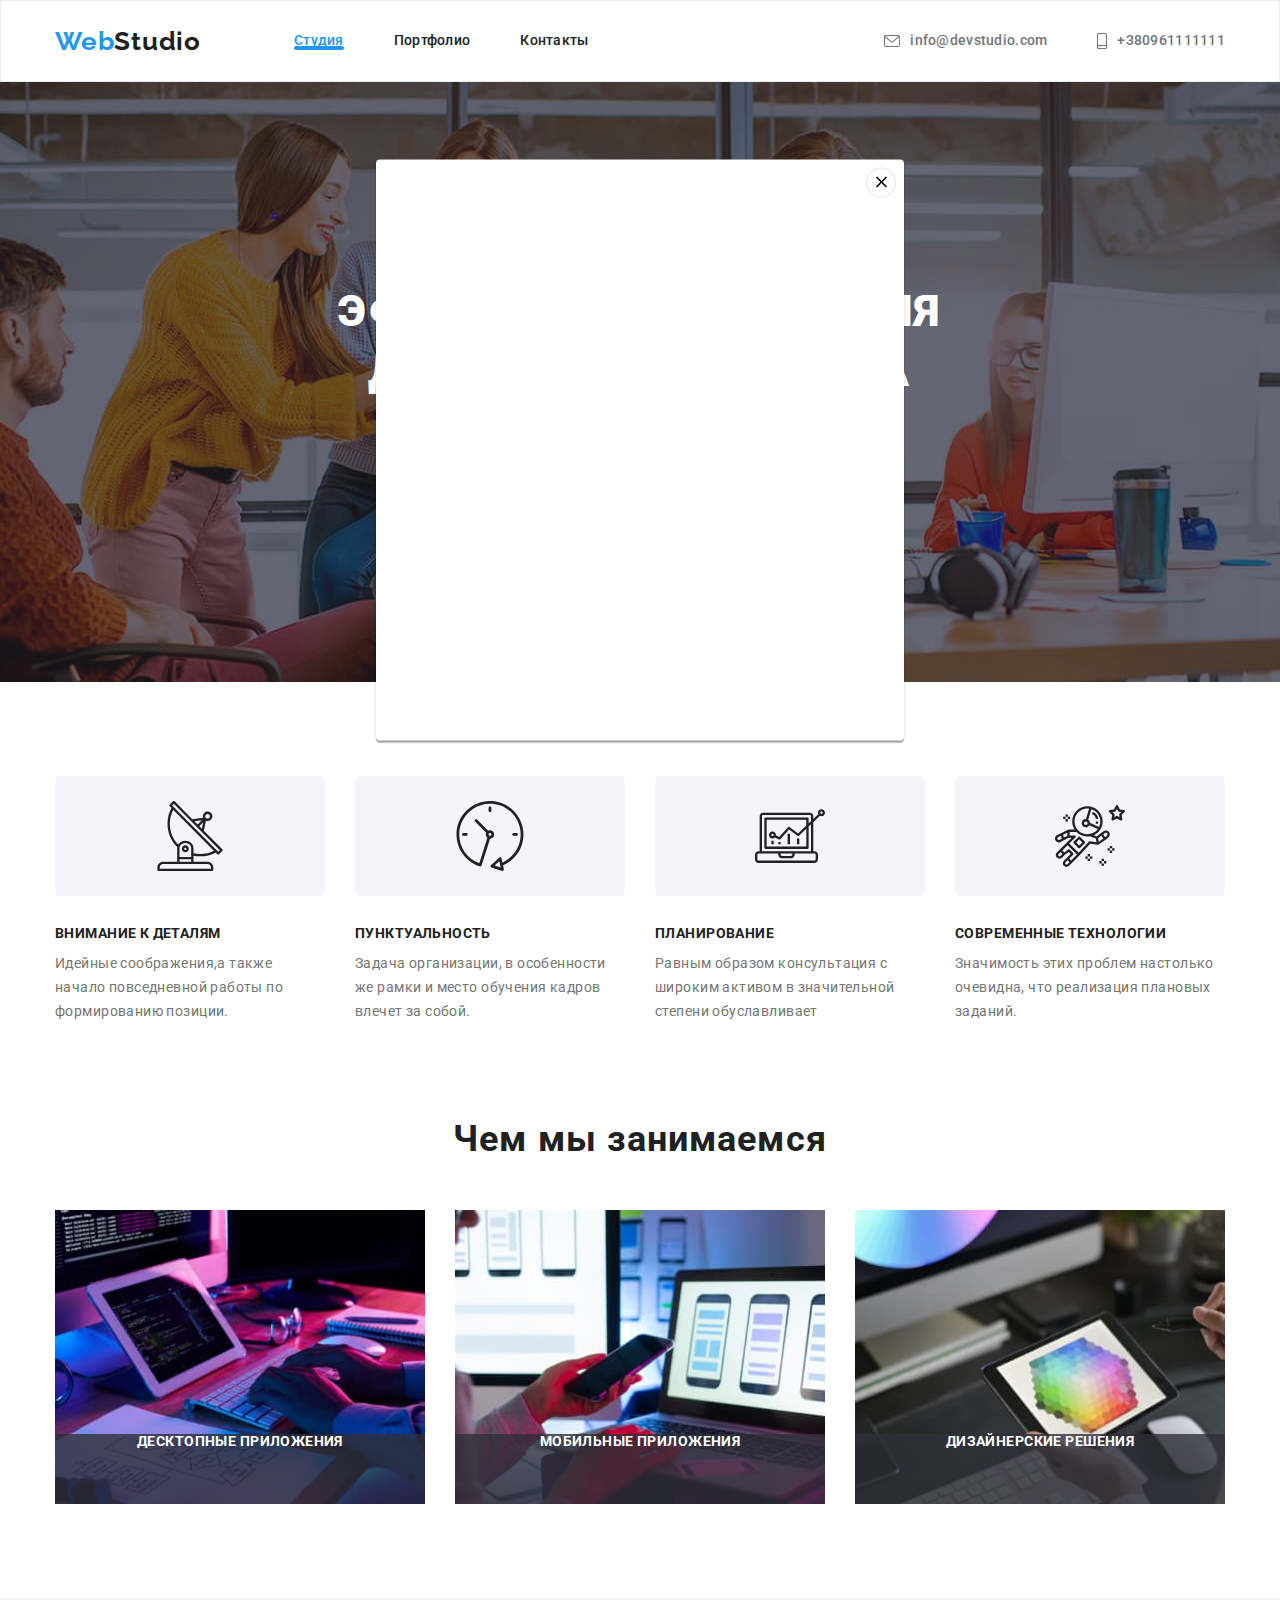
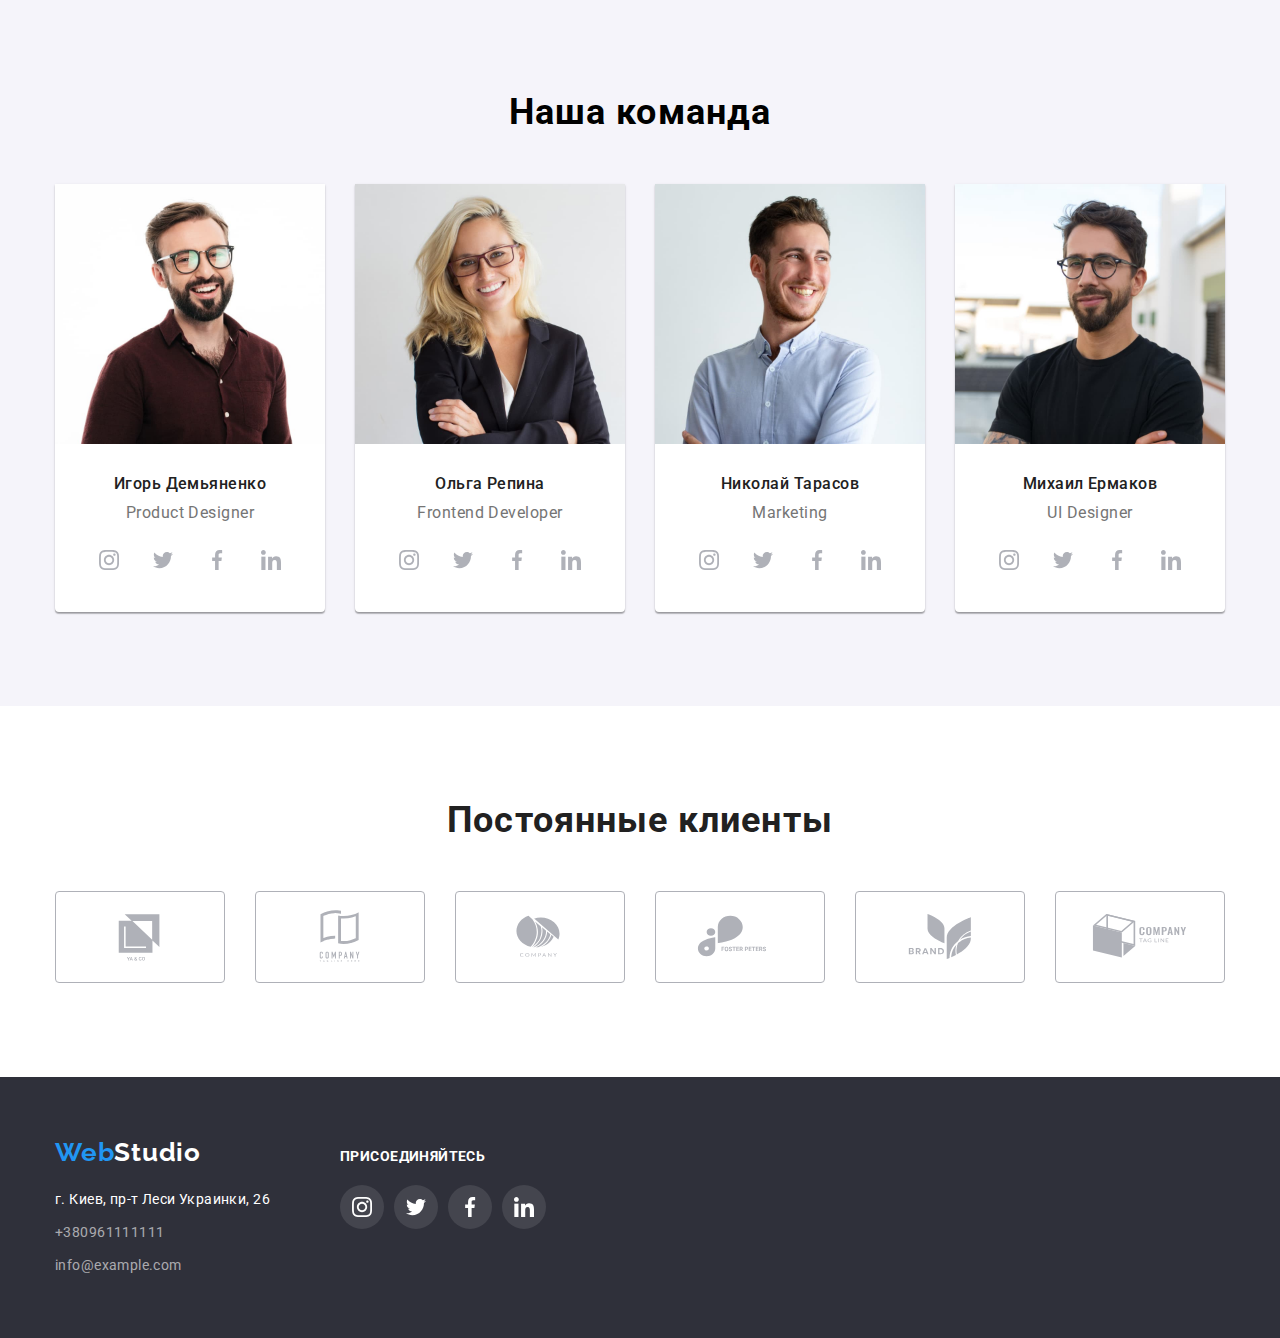
==== commit dfff5aad: "f" ====
--- a/index.html
+++ b/index.html
@@ -542,14 +542,14 @@
             <a href="" class="link logo-footer">Web<span class="logo-white">Studio</span></a>
             <address>
                 <ul class="list footer-list">
-                    <li class="footer-item"><a class="link footer-location" href="https://goo.gl/maps/i7HhmgkpNzpsG96B9" target="_blank" rel="noopener noreferrer">г. Киев, пр-т Леси Украинки, 26</a></li>
-                    <li class="footer-item"><a class="link footer-tel" href="tel:+380961111111">+380961111111</a></li>
-                    <li class="footer-item"><a class="link footer-link" href="mailto:info@example.com">info@example.com</a></li>
+                    <li class="footer-item"><a class="link footer-link-location" href="https://goo.gl/maps/i7HhmgkpNzpsG96B9" target="_blank" rel="noopener noreferrer">г. Киев, пр-т Леси Украинки, 26</a></li>
+                    <li class="footer-item"><a class="link footer-link-tel" href="tel:+380961111111">+380961111111</a></li>
+                    <li class="footer-item"><a class="link footer-link-mail" href="mailto:info@example.com">info@example.com</a></li>
                 </ul>
             </address>
             </div>
          <div class="footer-socialnetwork">
-            <h3 class="footer-title">присоединяйтесь</h3>
+            <p class="footer-title">присоединяйтесь</p>
                 <ul class="footer-network-list list">
                 <li class="footer-network-item">
                 <a href="" class="footer-network-link">
--- a/css/styles.css
+++ b/css/styles.css
@@ -115,7 +115,7 @@
 
   color: var(--main-color);
   accent-color: green;
-  padding: 32px 0;
+  
 }
 
 .header-item:not(:last-child) {
@@ -126,6 +126,7 @@
   position: relative;
   display: inline-block;
   color: var(--main-color);
+  padding: 32px 0;
   transition: color 250ms cubic-bezier(0.4, 0, 0.2, 1);
 }
 
@@ -162,6 +163,7 @@
 
   display: flex;
   align-items: center;
+  padding: 32px 0;
   transition: color 250ms cubic-bezier(0.4, 0, 0.2, 1);
 }
 
@@ -181,6 +183,7 @@
 
   display: flex;
   align-items: center;
+  padding: 32px 0;
  transition: color 250ms cubic-bezier(0.4, 0, 0.2, 1);
 }
 
@@ -364,11 +367,12 @@
 text-align: center;
 display: block;
 letter-spacing: 0.03em;
+text-transform: uppercase;
 
 background: rgba(47, 48, 58, 0.8);
 color: #FFFFFF;
 
-padding: 27px 83px;
+
 left: 0;
 bottom: 0;
 width: 100%;
@@ -573,11 +577,11 @@
 }
 
 .footer-item:not(:last-child) {
-  padding-bottom: 9px;
-}
-
-
-.footer-location {
+  margin-bottom: 9px;
+}
+
+
+.footer-link-location {
   font-family: Roboto;
   font-style: normal;
   font-weight: 400;
@@ -591,8 +595,8 @@
 
 }
 
-.footer-tel,
-.footer-link {
+.footer-link-tel,
+.footer-link-mail {
   font-weight: 400;
   font-style: normal;
   font-size: 14px;
@@ -604,6 +608,8 @@
 .footer-tel {
   margin-bottom: 9px;
 }
+
+
 
 .footer-title {
   font-weight: bold;
@@ -787,7 +793,7 @@
   transform: translateY(0%)
 }
 
-.backdrop{
+.backdrop.is-hidden {
   position: fixed;
   top: 0;
   left: 0;
@@ -806,6 +812,8 @@
   width: 528px;
   height: 581px;
   background-color: #FFFFFF;
+  box-shadow: 0px 1px 3px rgba(0, 0, 0, 0.12), 0px 1px 1px rgba(0, 0, 0, 0.14), 0px 2px 1px rgba(0, 0, 0, 0.2);
+  border-radius: 4px;
 }
 
 .modal-close-btn {
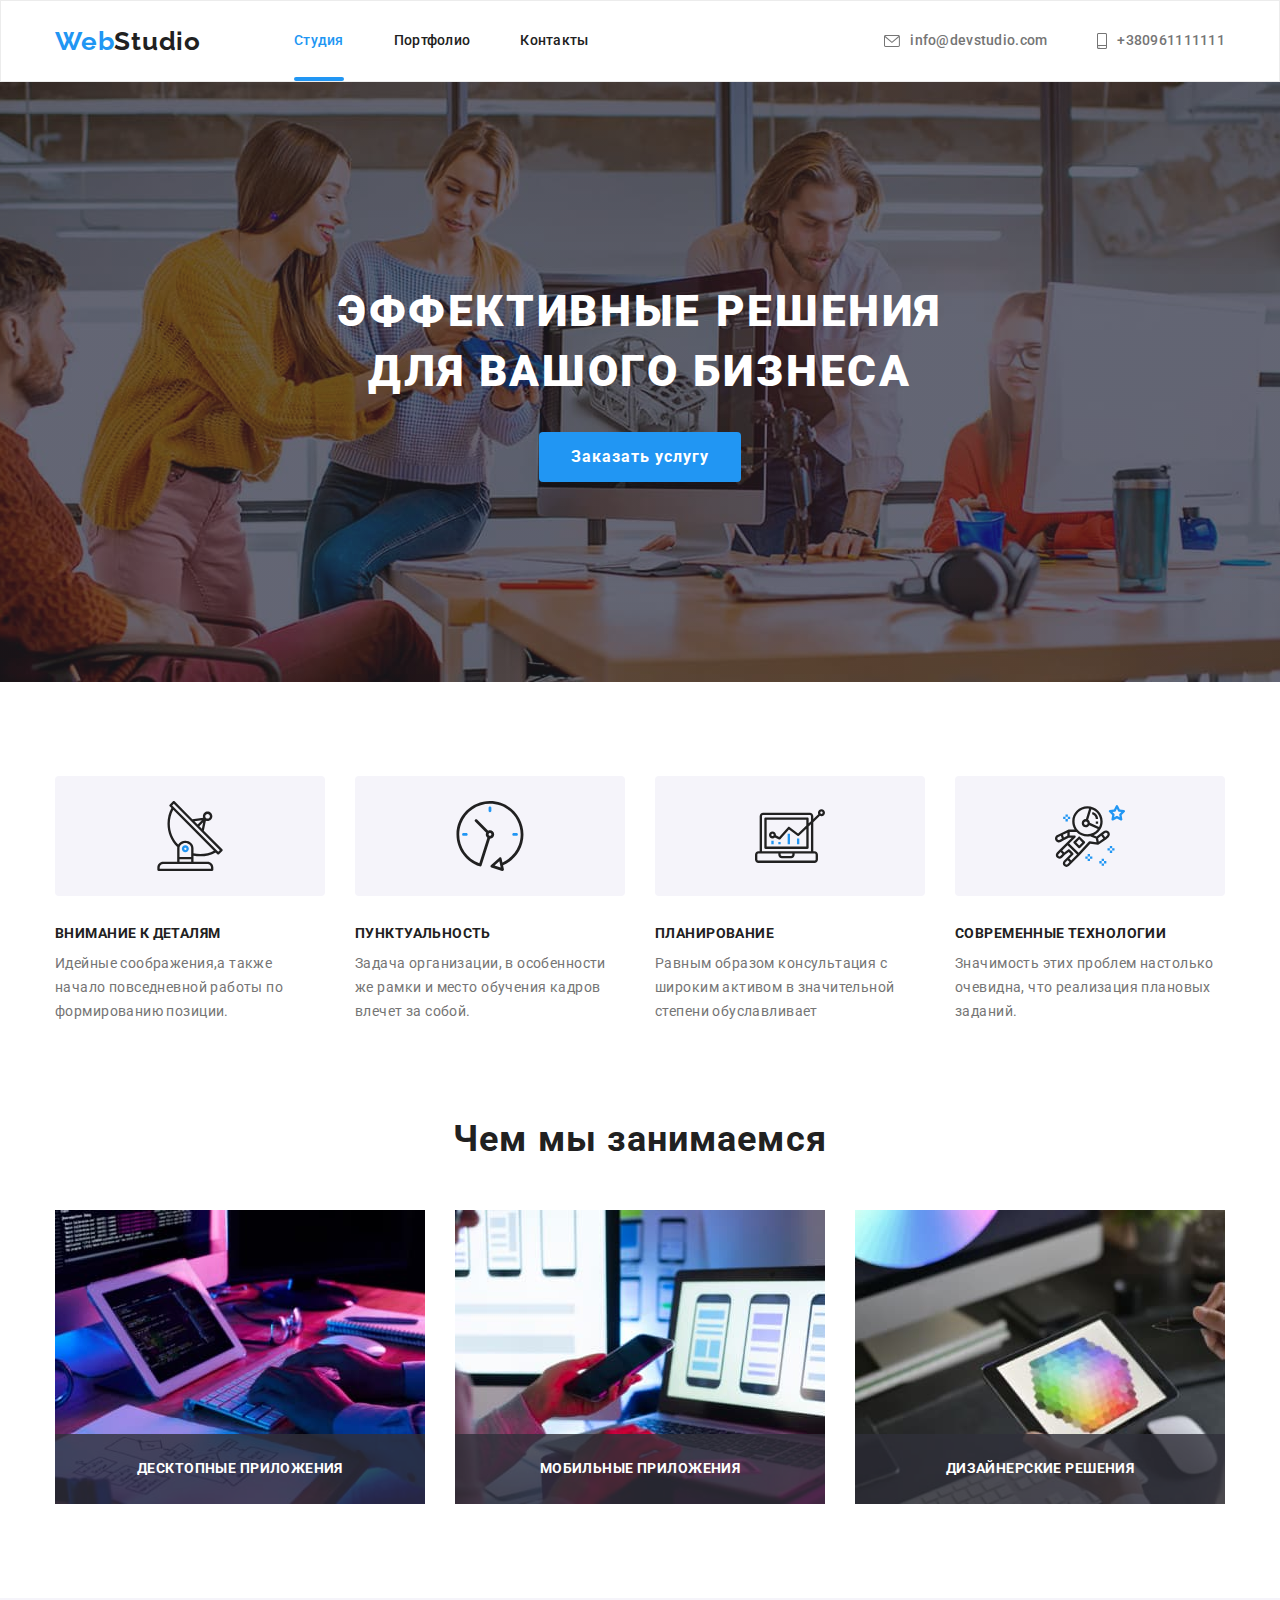
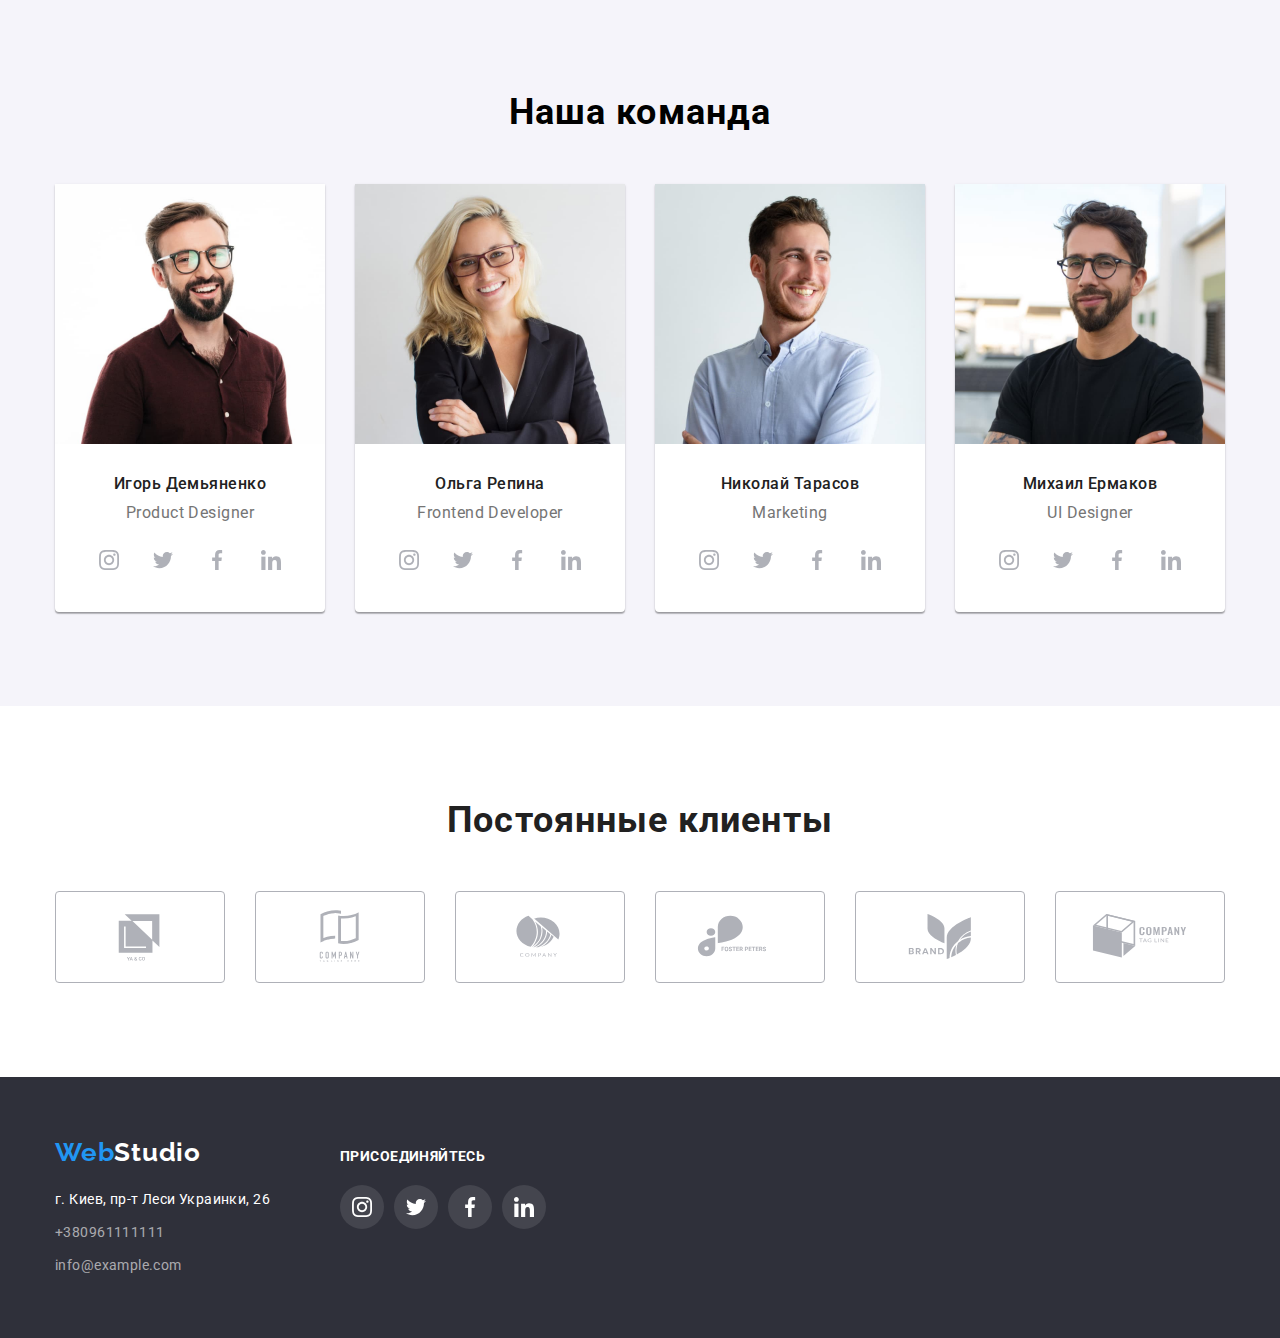
==== commit 2ca198e4: "recheck" ====
--- a/index.html
+++ b/index.html
@@ -607,8 +607,8 @@
         </div>
         </div>
     </footer>
-    <div class="backdrop" data-modal>
-        <div class="modal">
+    <div class="backdrop is-hidden" data-modal>
+        <div class="modal is-hidden">
             <button type="button" class="modal-close-btn" data-modal-close>
                 <svg class="modal-icon-close" width="18" height="18">
                     <use href="./image/icons.svg#close-icon"></use>
--- a/css/styles.css
+++ b/css/styles.css
@@ -144,7 +144,7 @@
   height: 4px;
   background: #2196F3;
   border-radius: 2px;
-  top: 45px;
+  top: 76px;
  }
 
 
@@ -354,18 +354,25 @@
   margin-bottom: 50px;
 }
 
-.work-item-img {
+.work-item {
   position: relative;
+  display: flex;
 }
 
 .work-item-text {
-  position: absolute;
+position: absolute;
+
+display: flex;
+align-items: flex-end;
+justify-content: center;
+align-items: center;
+
 font-family: 'Roboto';
 font-weight: 700;
 font-size: 14px;
 line-height: 1.14;
 text-align: center;
-display: block;
+
 letter-spacing: 0.03em;
 text-transform: uppercase;
 
@@ -592,6 +599,7 @@
   color: var(--color-title);
 
   margin-bottom: 9px;
+  transition: color 250ms cubic-bezier(0.4, 0, 0.2, 1)
 
 }
 
@@ -603,11 +611,29 @@
   line-height: 1.71;
   letter-spacing: 0.03em;
   color: rgba(255, 255, 255, 0.6);
+  transition: color 250ms cubic-bezier(0.4, 0, 0.2, 1)
 }
 
 .footer-tel {
   margin-bottom: 9px;
 }
+
+.footer-link-location:hover,
+.footer-link-location:focus {
+  color: #2196F3;
+}
+
+.footer-link-tel:hover,
+.footer-link-tel:focus {
+  color: #2196F3;
+}
+
+.footer-link-mail:hover,
+.footer-link-mail:focus {
+  color: #2196F3;
+}
+
+
 
 
 
@@ -666,6 +692,13 @@
   display: flex;
   justify-content: center;
   margin-bottom: 50px;
+}
+
+.navigation-list .active {
+  background-color: var(--color-hover);
+  box-shadow: 0px 3px 1px rgba(0, 0, 0, 0.1), 0px 1px 2px rgba(0, 0, 0, 0.08), 0px 2px 2px rgba(0, 0, 0, 0.12);
+  border-radius: 4px;
+  color: var(--background-header);
 }
 
 .btn-item:not(:last-child) {
@@ -687,7 +720,8 @@
   cursor: pointer;
 
   padding: 6px 22px;
-  transition: background-color 250ms cubic-bezier(0.4, 0, 0.2, 1);
+  transition: background-color 250ms cubic-bezier(0.4, 0, 0.2, 1),
+  color 250ms cubic-bezier(0.4, 0, 0.2, 1), box-shadow 250ms cubic-bezier(0.4, 0, 0.2, 1);
 }
 
 .navigation-btn:not(:last-child) {
@@ -710,7 +744,7 @@
 }
 
 .navigation-item {
-  text-align: center;
+  text-align: left;
   width: 370px;
   margin-right: 30px;
   margin-bottom: 30px;
@@ -793,7 +827,7 @@
   transform: translateY(0%)
 }
 
-.backdrop.is-hidden {
+.backdrop{
   position: fixed;
   top: 0;
   left: 0;
